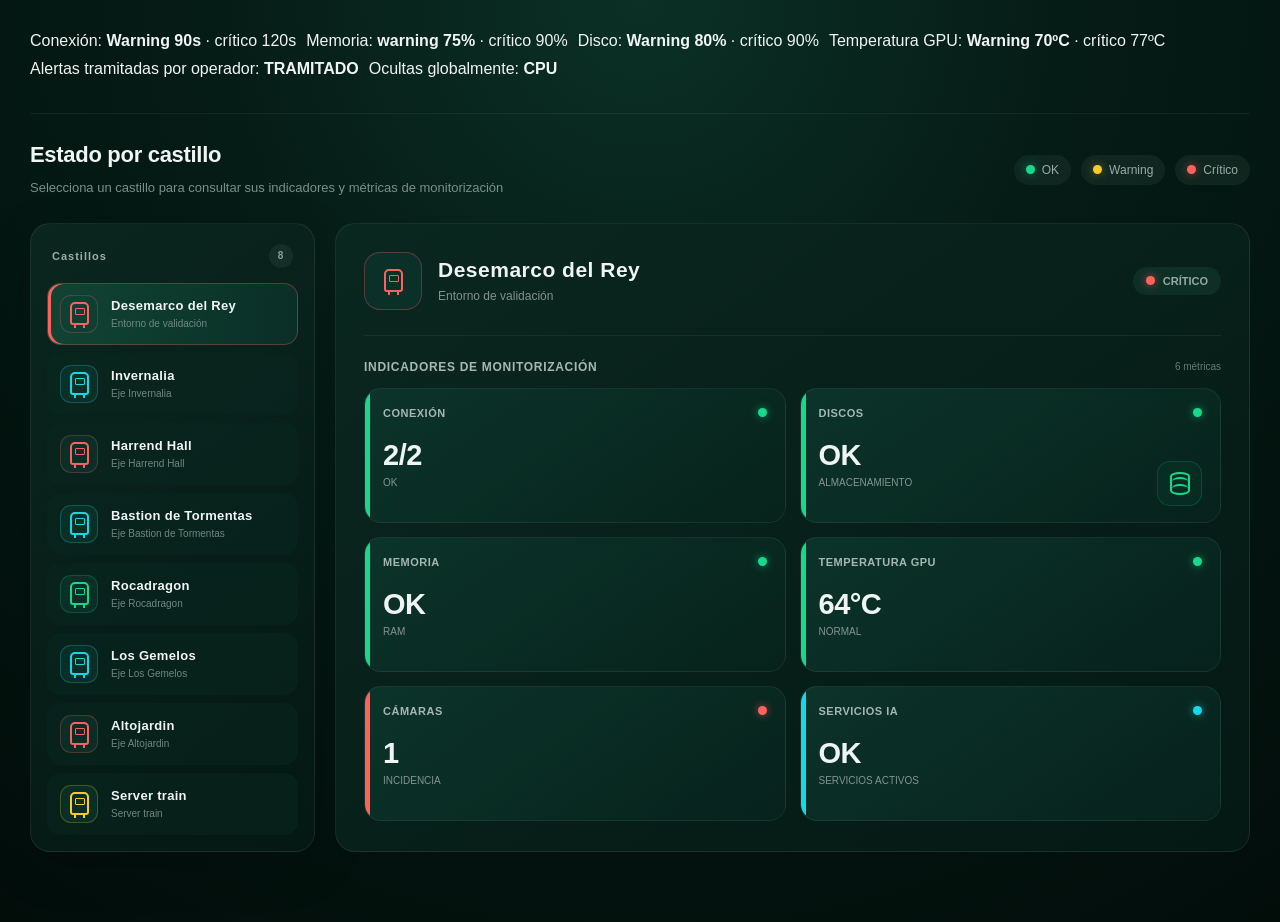
==== index.html @ 61251720 "Add files via upload" ====
<!DOCTYPE html>
<html lang="es">

<head>
    <meta charset="UTF-8">
    <meta
        name="viewport"
        content="width=device-width, initial-scale=1.0"
    >

    <title>Centro de Monitorización</title>

    <link rel="stylesheet" href="styles.css">
</head>


<body>

    <main class="dashboard">

            <!--CONFIGURADOR-->

        <section class="config-bar">
            
            <div class="config-box">
                Conexión:
                <strong>Warning 90s</strong>
                · crítico 120s
            </div>

            <div class="config-box">
                Memoria:
                <strong>warning 75%</strong>
                · crítico 90%
            </div>

            <div class="config-box">
                Disco:
                <strong>Warning 80%</strong>
                · crítico 90%
            </div>

            <div class="config-box">
                Temperatura GPU:
                <strong>Warning 70ºC</strong>
                · crítico 77ºC
            </div>

            <div class="config-box">
                Alertas tramitadas por operador:
                <strong>TRAMITADO</strong>
            </div>

            <div class="config-box">
                Ocultas globalmente:
                <strong>CPU</strong>
            </div>

        </section>

        <!---CABECERA-->
        <section class="section-header">

            <div class="section-title">

                <h1>Estado por castillo</h1>

                <p>
                    Selecciona un castillo para consultar sus
                    indicadores y métricas de monitorización
                </p>

            </div>

            <!--LEYENDA-->

            <div class="legend">

                <div class="legend-item">
                    <span class="dot dot-ok"></span>
                    OK
                </div>

                <div class="legend-item">
                    <span class="dot dot-warning"></span>
                    Warning
                </div>

                <div class="legend-item">
                    <span class="dot dot-critical"></span>
                    Crítico
                </div>
            </div>

        </section>

        <!--CONTENEDOR PRINCIPAL
            IZQUIERDA: MENU ESTACIONES
            CENTRO: DETALLE CADA ESTACION
        -->
        <section class="monitor-layout">

            <!--LISTADO ESTACIONES-->

            <aside class="stations-panel">

                <div class="panel-title">
                    <span>Castillos</span>
                    <span
                        id="stationCount"
                        class="station-count"
                    ></span>
                </div>

                <div
                    id="stationList"
                    class="stations-list"
                ></div>

            </aside>

            <!--DETALLES ESTACIÓN-->

            <section
                id="stationDetail"
                class="station-detail"
            ></section>

        </section>
    

    </main>

    <script src="main.js"></script>

</body>

</html>
---- styles.css ----
/* =============================================================
   VARIABLES
============================================================= */

:root {

    --bg: #020d0a;
    --bg-secondary: #051b15;

    --panel: #071d17;
    --panel-secondary: #0b2820;
    --panel-light: #0d3027;

    --text: #f0f5f3;
    --muted: #82938e;

    --green: #16d98c;
    --green-dark: #087e58;

    --red: #ff615d;
    --yellow: #ffc928;
    --cyan: #16d9e8;

    --border:
        rgba(255, 255, 255, .08);
}



* {
    box-sizing: border-box;
}

html,
body {

    margin: 0;
    padding: 0;

    min-height: 100%;

    font-family:
        Arial,
        Helvetica,
        sans-serif;

    color: var(--text);

    background:
        radial-gradient(
            circle at 50% 0%,
            #0b3026 0%,
            #051b15 40%,
            #020d0a 100%
        );
}

body {
    min-height: 100vh;
}

/*DASHBOARD*/
.dashboard {

    width:
        min(
            1220px,
            calc(100% - 50px)
        );

    margin: 0 auto;

    padding:
        32px
        0
        70px;
}

/*CONFIGURACION*/

.config-bar {

    display: flex;

    flex-wrap: wrap;

    gap: 10px;

    padding-bottom: 35px;

    border-bottom:
        1px solid
        rgba(255, 255, 255, .06);
}


.config-pill {

    display: inline-flex;

    align-items: center;

    gap: 6px;

    padding:
        9px
        13px;

    border-radius: 20px;

    color: #92a9a2;

    font-size: 12px;

    font-weight: 600;

    background:
        rgba(20, 55, 46, .72);

    border:
        1px solid
        rgba(255, 255, 255, .06);
}


.config-pill strong {
    color: #c6d2ce;
}

/*CABECERA*/

.section-header {

    display: flex;

    justify-content: space-between;

    align-items: center;

    margin:
        28px
        0
        25px;
}

.section-title h1 {

    margin:
        0
        0
        10px;

    font-size: 22px;

    font-weight: 700;

    letter-spacing: -.3px;
}

.section-title p {

    margin: 0;

    color: #78908a;

    font-size: 13px;

    line-height: 1.5;
}

/*LEYENDA*/

.legend {

    display: flex;

    gap: 10px;

    flex-shrink: 0;
}

.legend-item {

    display: flex;

    align-items: center;

    gap: 7px;

    padding:
        8px
        12px;

    border-radius: 18px;

    background:
        rgba(20, 45, 38, .7);

    color: #9aaba6;

    font-size: 12px;
}

.dot {

    width: 9px;
    height: 9px;

    border-radius: 50%;

    display: inline-block;
}

.dot-ok {

    background: var(--green);

    box-shadow:
        0 0 10px
        rgba(22, 217, 140, .5);
}

.dot-warning {

    background: var(--yellow);

    box-shadow:
        0 0 10px
        rgba(255, 201, 40, .4);
}

.dot-critical {

    background: var(--red);

    box-shadow:
        0 0 10px
        rgba(255, 97, 93, .5);
}

/*PRINCIPAL*/

.monitor-layout {

    display: grid;

    /*
       Columna izquierda:
       listado de estaciones.

       Columna derecha:
       información de la estación seleccionada.
    */

    grid-template-columns:
        285px
        minmax(0, 1fr);

    gap: 20px;

    align-items: stretch;
}

/*PANEL IZQUIERDO*/

.stations-panel {

    min-height: 570px;

    padding: 16px;

    border-radius: 20px;

    background:
        linear-gradient(
            145deg,
            rgba(10, 39, 31, .98),
            rgba(5, 24, 19, .98)
        );

    border:
        1px solid
        rgba(255, 255, 255, .07);

    box-shadow:
        0 15px 50px
        rgba(0, 0, 0, .15);
}

/*TITULO PANEL*/

.panel-title {

    display: flex;

    justify-content: space-between;

    align-items: center;

    padding:
        4px
        5px
        15px;

    color: #9dafaa;

    font-size: 11px;

    font-weight: 700;

    letter-spacing: 1px;
}


.station-count {

    display: flex;

    align-items: center;

    justify-content: center;

    min-width: 24px;
    height: 24px;

    padding: 0 7px;

    border-radius: 12px;

    color: #8ea29b;

    background:
        rgba(255, 255, 255, .05);

    font-size: 10px;
}

/*LISTADO*/

.stations-list {

    display: flex;

    flex-direction: column;

    gap: 8px;
}

/*ITEM ESTACION*/

.station-item {

    position: relative;

    width: 100%;

    min-height: 62px;

    display: flex;

    align-items: center;

    gap: 13px;

    padding:
        10px
        12px;

    border-radius: 14px;

    border:
        1px solid
        transparent;

    background:
        rgba(9, 39, 31, .55);

    color: var(--text);

    cursor: pointer;

    text-align: left;

    transition:
        background .2s ease,
        border-color .2s ease,
        transform .2s ease;
}

.station-item:hover {

    background:
        rgba(18, 62, 50, .7);

    border-color:
        rgba(255, 255, 255, .07);

    transform:
        translateX(2px);
}

/*ESTACION SELECCIONADA*/

.station-item.selected {

    background:
        linear-gradient(
            90deg,
            rgba(19, 76, 59, .8),
            rgba(12, 51, 41, .8)
        );

    border-color:
        rgba(22, 217, 140, .28);

    box-shadow:
        inset 3px 0 0 var(--green);
}

.station-item.critical.selected {

    border-color:
        rgba(255, 97, 93, .3);

    box-shadow:
        inset 3px 0 0 var(--red);
}


.station-item.warning.selected {

    border-color:
        rgba(255, 201, 40, .3);

    box-shadow:
        inset 3px 0 0 var(--yellow);
}


.station-item.info.selected {

    border-color:
        rgba(22, 217, 232, .25);

    box-shadow:
        inset 3px 0 0 var(--cyan);
}

/*ICONO ESTACIÓN*/

.station-status-icon {

    width: 38px;
    height: 38px;

    flex-shrink: 0;

    display: flex;

    align-items: center;

    justify-content: center;

    border-radius: 11px;

    background:
        rgba(15, 63, 53, .45);

    color: var(--green);

    border:
        1px solid
        rgba(22, 217, 140, .2);
}

.station-item.critical
.station-status-icon {

    color: var(--red);

    border-color:
        rgba(255, 97, 93, .25);
}


.station-item.warning
.station-status-icon {

    color: var(--yellow);

    border-color:
        rgba(255, 201, 40, .25);
}


.station-item.info
.station-status-icon {

    color: var(--cyan);

    border-color:
        rgba(22, 217, 232, .25);
}

/*TEXTO ESTACION*/

.station-item-info {

    min-width: 0;

    flex: 1;
}

.station-item-name {

    margin-bottom: 5px;

    font-size: 13px;

    font-weight: 700;

    letter-spacing: .3px;

    white-space: nowrap;

    overflow: hidden;

    text-overflow: ellipsis;
}

.station-item-description {

    color: #708780;

    font-size: 10px;

    white-space: nowrap;

    overflow: hidden;

    text-overflow: ellipsis;
}

/*PUNTO DE ESTADO*/

.station-status-dot {

    width: 8px;
    height: 8px;

    flex-shrink: 0;

    border-radius: 50%;

    background: var(--green);

    box-shadow:
        0 0 8px
        rgba(22, 217, 140, .6);
}

.station-item.critical
.station-status-dot {

    background: var(--red);

    box-shadow:
        0 0 8px
        rgba(255, 97, 93, .6);
}


.station-item.warning
.station-status-dot {

    background: var(--yellow);

    box-shadow:
        0 0 8px
        rgba(255, 201, 40, .6);
}


.station-item.info
.station-status-dot {

    background: var(--cyan);

    box-shadow:
        0 0 8px
        rgba(22, 217, 232, .6);
}

/*ICONO TREN*/

.train-icon {

    width: 19px;
    height: 23px;

    position: relative;

    border:
        2px solid
        currentColor;

    border-radius:
        5px
        5px
        3px
        3px;
}


.train-icon::before {

    content: "";

    position: absolute;

    width: 8px;
    height: 5px;

    top: 4px;
    left: 3.5px;

    border:
        1.5px solid
        currentColor;

    border-radius: 1px;
}


.train-icon::after {

    content: "";

    position: absolute;

    left: 2px;
    right: 2px;

    bottom: -5px;

    height: 4px;

    border-left:
        2px solid
        currentColor;

    border-right:
        2px solid
        currentColor;
}

/*PANEL DETALLE*/

.station-detail {

    min-height: 570px;

    padding: 28px;

    border-radius: 20px;

    background:
        linear-gradient(
            145deg,
            rgba(10, 40, 32, .98),
            rgba(5, 25, 20, .98)
        );

    border:
        1px solid
        rgba(255, 255, 255, .07);

    overflow: hidden;
}

/*CABECERA DETALLE*/

.detail-header {

    display: flex;

    align-items: center;

    justify-content: space-between;

    gap: 20px;

    padding-bottom: 25px;

    border-bottom:
        1px solid
        rgba(255, 255, 255, .06);
}

.detail-heading {

    display: flex;

    align-items: center;

    gap: 16px;
}
.detail-station-icon {

    width: 58px;
    height: 58px;

    display: flex;

    align-items: center;

    justify-content: center;

    border-radius: 16px;

    color: var(--green);

    background:
        rgba(15, 63, 53, .45);

    border:
        1px solid
        rgba(22, 217, 140, .25);
}

.detail-station-icon.critical {

    color: var(--red);

    border-color:
        rgba(255, 97, 93, .3);
}


.detail-station-icon.warning {

    color: var(--yellow);

    border-color:
        rgba(255, 201, 40, .3);
}


.detail-station-icon.info {

    color: var(--cyan);

    border-color:
        rgba(22, 217, 232, .3);
}


.detail-title h2 {

    margin:
        0
        0
        7px;

    font-size: 21px;

    letter-spacing: .5px;
}


.detail-title p {

    margin: 0;

    color: #80938d;

    font-size: 12px;
}

/*ESTADO GNRAL*/

.detail-status {

    display: flex;

    align-items: center;

    gap: 8px;

    padding:
        8px
        13px;

    border-radius: 18px;

    background:
        rgba(20, 60, 48, .55);

    color: #94aaa3;

    font-size: 11px;

    font-weight: 700;
}

.detail-status-dot {

    width: 9px;
    height: 9px;

    border-radius: 50%;

    background: var(--green);

    box-shadow:
        0 0 9px
        rgba(22, 217, 140, .6);
}

.detail-status.critical
.detail-status-dot {

    background: var(--red);

    box-shadow:
        0 0 9px
        rgba(255, 97, 93, .6);
}


.detail-status.warning
.detail-status-dot {

    background: var(--yellow);

    box-shadow:
        0 0 9px
        rgba(255, 201, 40, .6);
}


.detail-status.info
.detail-status-dot {

    background: var(--cyan);

    box-shadow:
        0 0 9px
        rgba(22, 217, 232, .6);
}

/*AREA METRICAS*/

.metrics-header {

    display: flex;

    justify-content: space-between;

    align-items: center;

    margin:
        24px
        0
        14px;
}

.metrics-header h3 {

    margin: 0;

    color: #a7b8b3;

    font-size: 12px;

    letter-spacing: .7px;
}

.metrics-header span {

    color: #647b74;

    font-size: 10px;
}

/*GRID METRICAS*/

.metrics-grid {

    display: grid;

    grid-template-columns:
        repeat(2, minmax(0, 1fr));

    gap: 14px;
}

/*METRICA*/

.metric {

    position: relative;

    min-height: 135px;

    padding: 18px;

    border-radius: 17px;

    background:
        linear-gradient(
            145deg,
            rgba(13, 54, 44, .9),
            rgba(7, 35, 28, .9)
        );

    border:
        1px solid
        rgba(255, 255, 255, .06);

    overflow: hidden;
}

.metric::before {

    content: "";

    position: absolute;

    left: 0;
    top: 0;
    bottom: 0;

    width: 5px;

    background: var(--green);
}

.metric.critical::before {
    background: var(--red);
}


.metric.warning::before {
    background: var(--yellow);
}


.metric.info::before {
    background: var(--cyan);
}

/*CABECERA METRICA*/

.metric-header {

    display: flex;

    justify-content: space-between;

    align-items: center;

    margin-bottom: 20px;
}

.metric-title {

    color: #a6b7b2;

    font-size: 11px;

    font-weight: 700;

    letter-spacing: .5px;
}

.metric-status {

    width: 9px;
    height: 9px;

    border-radius: 50%;

    background: var(--green);

    box-shadow:
        0 0 9px
        rgba(22, 217, 140, .6);
}


.metric.critical
.metric-status {

    background: var(--red);

    box-shadow:
        0 0 9px
        rgba(255, 97, 93, .6);
}


.metric.warning
.metric-status {

    background: var(--yellow);

    box-shadow:
        0 0 9px
        rgba(255, 201, 40, .6);
}


.metric.info
.metric-status {

    background: var(--cyan);

    box-shadow:
        0 0 9px
        rgba(22, 217, 232, .6);
}

/* VALORES METRICA*/

.metric-value {

    font-size: 29px;

    font-weight: 800;

    letter-spacing: -.5px;
}


.metric-label {

    margin-top: 5px;

    color: #83958f;

    font-size: 10px;

    text-transform: uppercase;
}

/*ICONO METRICA*/

.metric-icon {

    position: absolute;

    right: 18px;
    bottom: 16px;

    width: 45px;
    height: 45px;

    display: flex;

    align-items: center;

    justify-content: center;

    border-radius: 13px;

    color: var(--green);

    border:
        1px solid
        rgba(22, 217, 140, .18);

    background:
        rgba(10, 60, 48, .35);
}


.metric.critical
.metric-icon {

    color: var(--red);

    border-color:
        rgba(255, 97, 93, .18);
}


.metric.info
.metric-icon {

    color: var(--cyan);

    border-color:
        rgba(22, 217, 232, .18);
}

/*ICONO BASE DE DATOS*/

.database-icon {

    width: 20px;
    height: 23px;

    position: relative;

    border:
        2px solid
        currentColor;

    border-radius:
        50% / 18%;
}


.database-icon::before,
.database-icon::after {

    content: "";

    position: absolute;

    left: 0;

    width: 16px;
    height: 7px;

    border-top:
        2px solid
        currentColor;

    border-radius: 50%;
}


.database-icon::before {
    top: 3px;
}


.database-icon::after {
    top: 10px;
}


/*PANEL VACIO*/

.empty-detail {

    height: 100%;

    min-height: 500px;

    display: flex;

    flex-direction: column;

    align-items: center;

    justify-content: center;

    text-align: center;

    color: #637a73;
}


.empty-detail-icon {

    width: 70px;
    height: 70px;

    margin-bottom: 20px;

    display: flex;

    align-items: center;

    justify-content: center;

    border-radius: 20px;

    border:
        1px solid
        rgba(255, 255, 255, .06);

    background:
        rgba(255, 255, 255, .025);
}


.empty-detail h2 {

    margin:
        0
        0
        8px;

    color: #9aaca7;

    font-size: 17px;
}


.empty-detail p {

    margin: 0;

    max-width: 350px;

    color: #637a73;

    font-size: 12px;

    line-height: 1.5;
}

/*RESPONSIVE*/

@media (max-width: 950px) {

    .monitor-layout {

        grid-template-columns:
            230px
            minmax(0, 1fr);
    }

    .station-detail {

        padding: 22px;
    }
}


@media (max-width: 750px) {

    .dashboard {

        width:
            calc(100% - 28px);

        padding-top: 20px;
    }


    .section-header {

        align-items: flex-start;

        flex-direction: column;

        gap: 18px;
    }


    .legend {

        flex-wrap: wrap;
    }

    .monitor-layout {

        grid-template-columns: 1fr;

    }


    .stations-panel {

        min-height: auto;
    }


    .stations-list {

        display: grid;

        grid-template-columns:
            repeat(2, 1fr);
    }


    .station-detail {

        min-height: 500px;
    }
}


@media (max-width: 500px) {

    .stations-list {

        grid-template-columns: 1fr;
    }


    .metrics-grid {

        grid-template-columns: 1fr;
    }


    .detail-header {

        align-items: flex-start;

        flex-direction: column;
    }


    .detail-status {

        align-self: flex-start;
    }
}
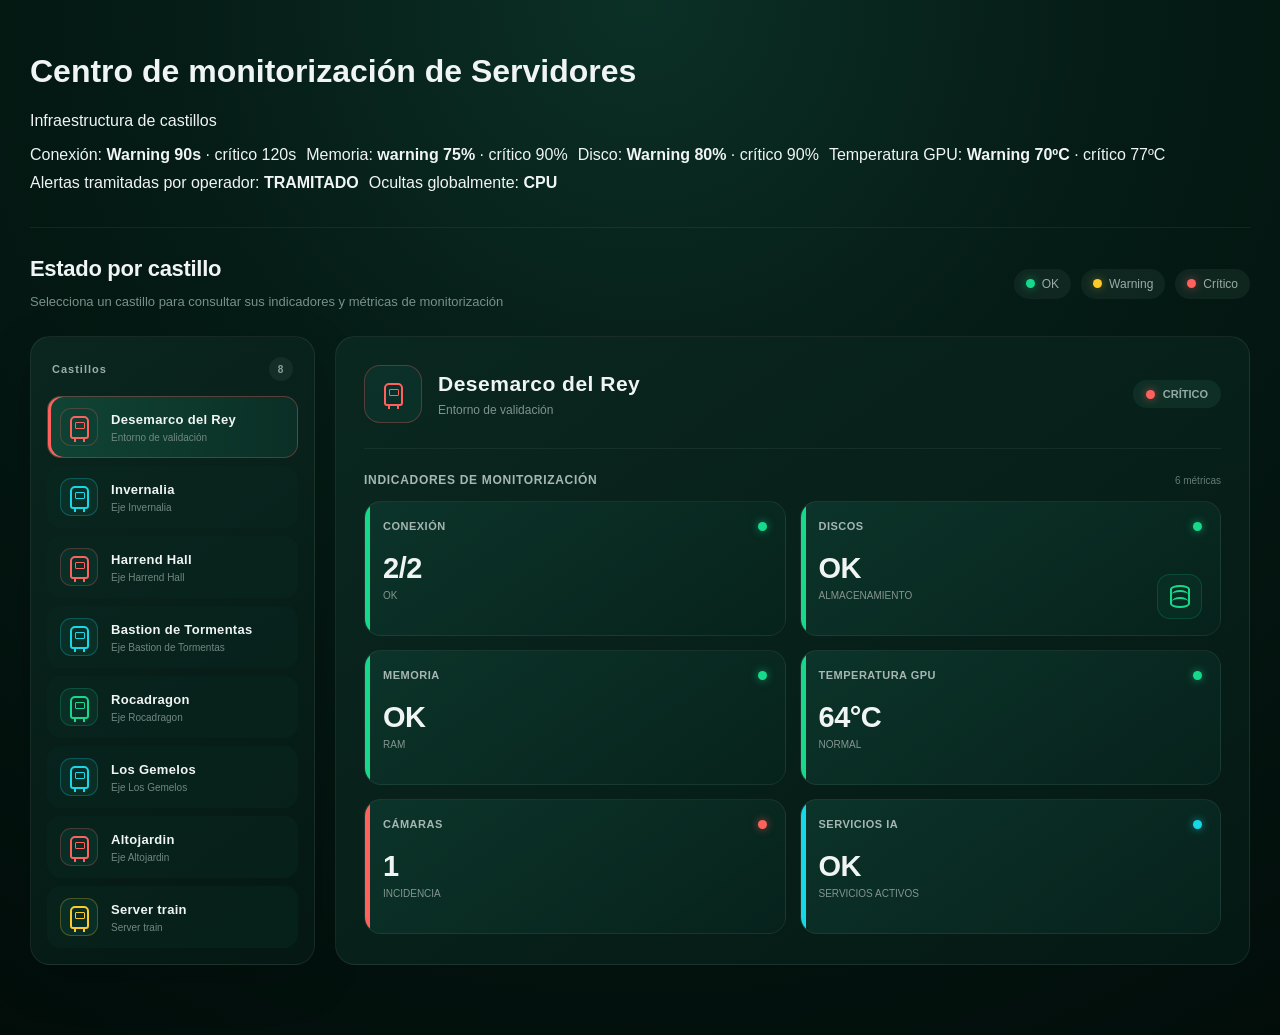
==== commit 3da296f0: "Update index.html" ====
--- a/index.html
+++ b/index.html
@@ -17,6 +17,12 @@
 <body>
 
     <main class="dashboard">
+        
+        
+        <div class="page-header">
+            <h1>Centro de monitorización de Servidores</h1>
+            <p>Infraestructura de castillos</p>
+        </div>
 
             <!--CONFIGURADOR-->
 
@@ -135,4 +141,4 @@
 
 </body>
 
-</html>+</html>
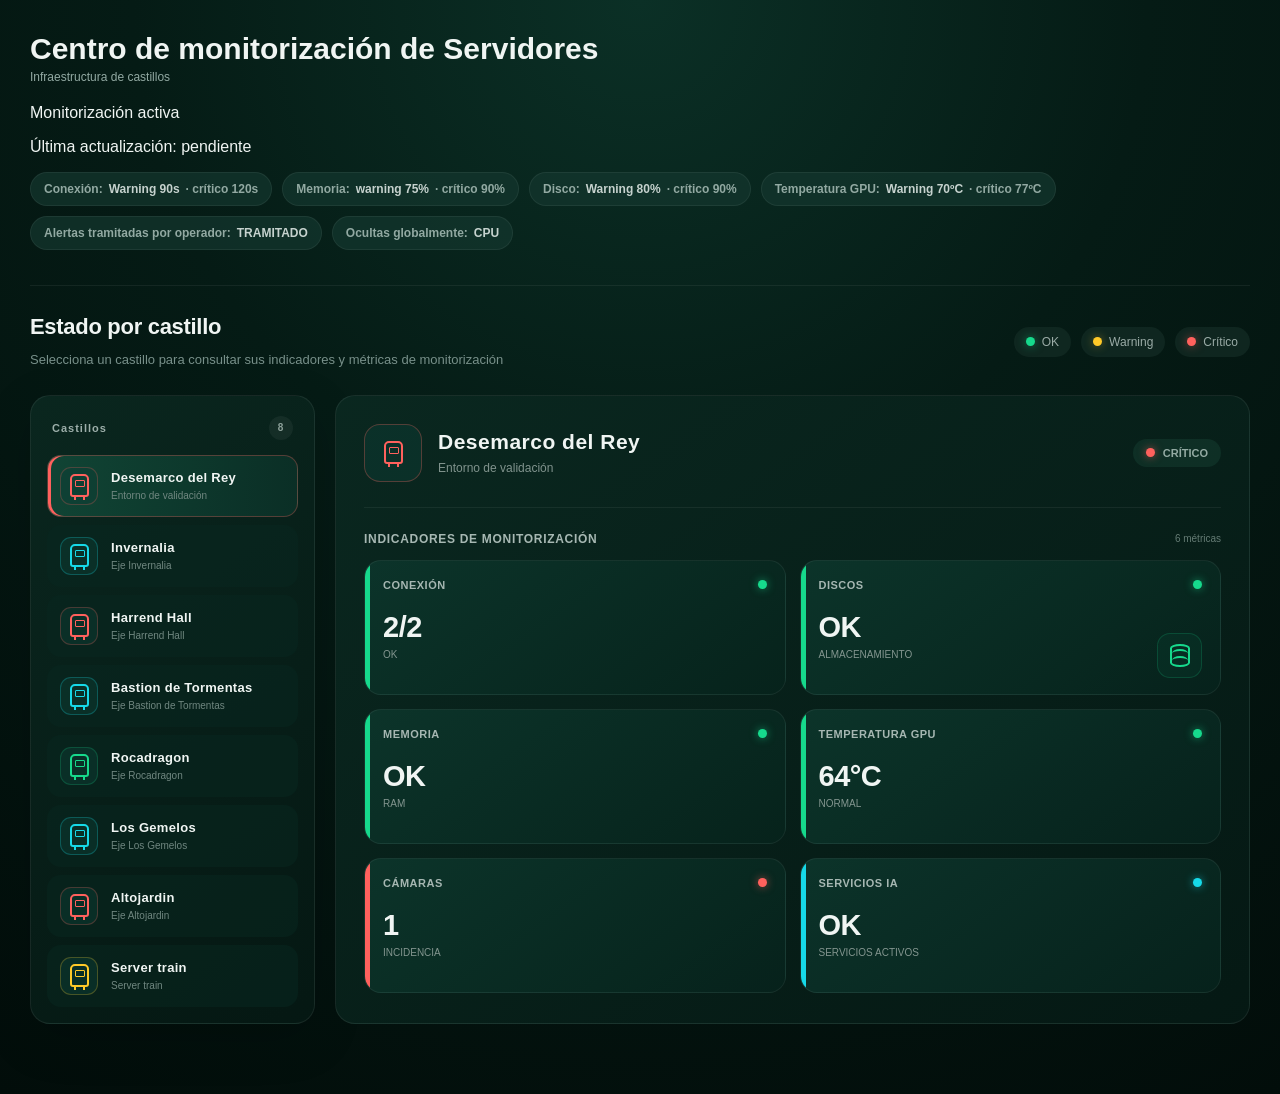
==== commit 4aa6dabd: "Update index.html" ====
--- a/index.html
+++ b/index.html
@@ -22,6 +22,14 @@
         <div class="page-header">
             <h1>Centro de monitorización de Servidores</h1>
             <p>Infraestructura de castillos</p>
+        </div>
+
+        <div class="monitor-status">
+            <div class="config-pill">
+                <span class="status-dot"></span>
+                    Monitorización activa
+            </div>
+                <p>Última actualización: pendiente</p>
         </div>
 
             <!--CONFIGURADOR-->
--- a/styles.css
+++ b/styles.css
@@ -78,6 +78,21 @@
 
 /*CONFIGURACION*/
 
+.page-header {
+    margin-bottom: 20px;
+}
+
+.page-header h1 {
+    font-size: 30px;
+    margin: 0 0 4px 0;
+}
+
+.page-header p {
+    margin: 0;
+    color: #92a9a2;
+    font-size: 12px;
+}
+
 .config-bar {
 
     display: flex;
@@ -94,7 +109,7 @@
 }
 
 
-.config-pill {
+.config-box {
 
     display: inline-flex;
 
@@ -123,7 +138,7 @@
 }
 
 
-.config-pill strong {
+.config-box strong {
     color: #c6d2ce;
 }
 
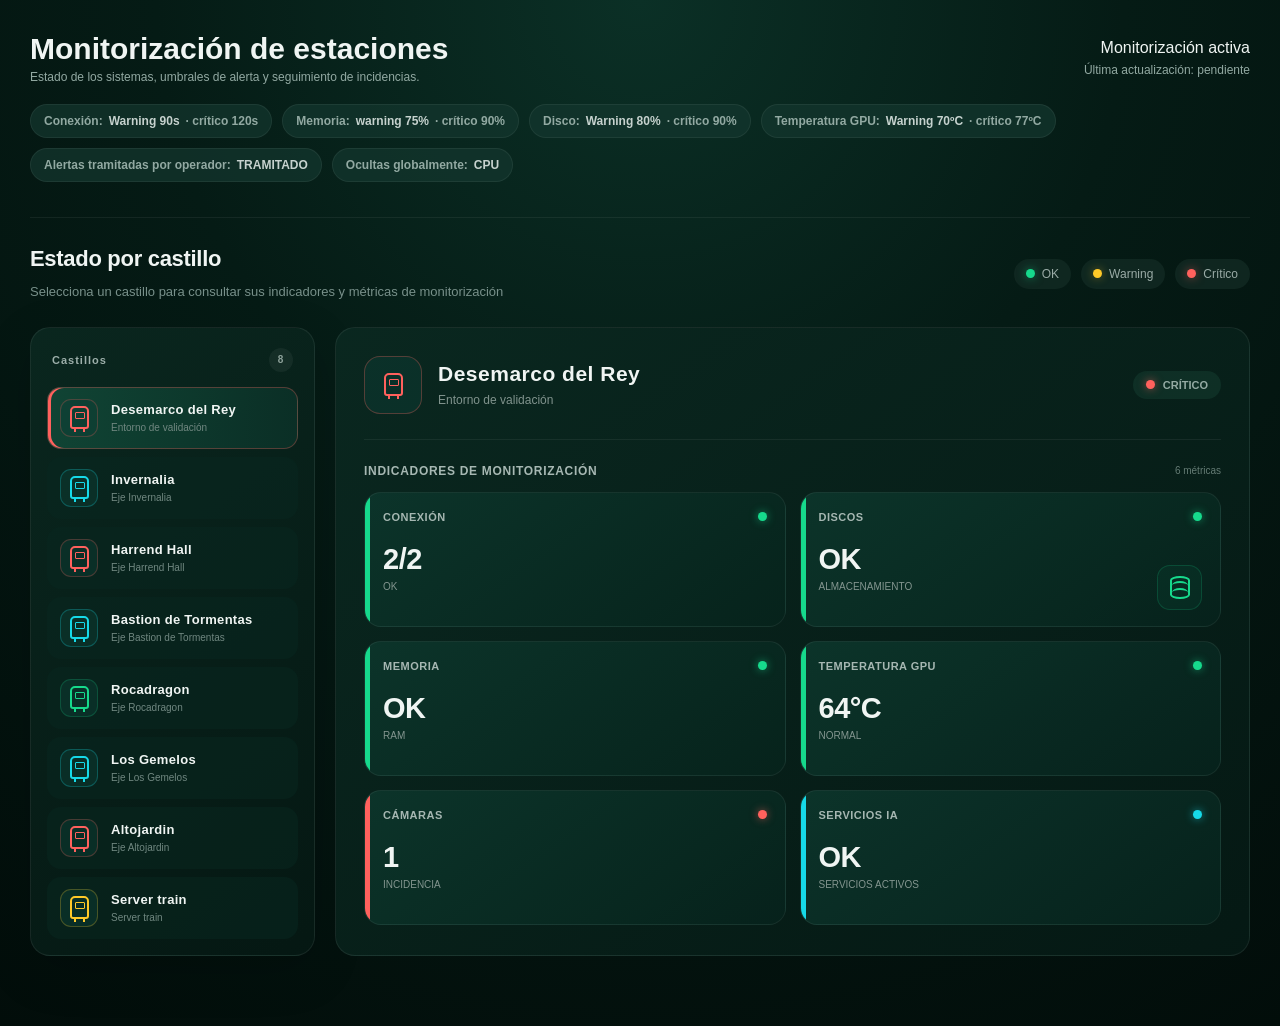
==== commit 1fa70270: "Update index.html" ====
--- a/index.html
+++ b/index.html
@@ -20,18 +20,21 @@
         
         
         <div class="page-header">
-            <h1>Centro de monitorización de Servidores</h1>
-            <p>Infraestructura de castillos</p>
+            <div class="page-title">
+                <h1>Monitorización de estaciones</h1>
+                <p>Estado de los sistemas, umbrales de alerta y seguimiento de incidencias.</p>
+            </div>
+
+            <div class="monitor-status">
+                <div class="config-pill">
+                    <div class="status-box">
+                        <span class="status-dot"></span>
+                        <span>Monitorización activa</span>
+                    </div>
+                </div>
+                <p>Última actualización: pendiente</p>
+            </div>
         </div>
-
-        <div class="monitor-status">
-            <div class="config-pill">
-                <span class="status-dot"></span>
-                    Monitorización activa
-            </div>
-                <p>Última actualización: pendiente</p>
-        </div>
-
             <!--CONFIGURADOR-->
 
         <section class="config-bar">
--- a/styles.css
+++ b/styles.css
@@ -76,22 +76,53 @@
         70px;
 }
 
-/*CONFIGURACION*/
+/* CABECERA Y ESTADO DE MONITORIZACIÓN */
 
 .page-header {
+    display: flex;
+    justify-content: space-between;
+    align-items: center;
+    gap: 24px;
     margin-bottom: 20px;
 }
 
-.page-header h1 {
+.page-title {
+    flex: 1;
+}
+
+.page-title h1 {
     font-size: 30px;
     margin: 0 0 4px 0;
 }
 
-.page-header p {
+.page-title p {
     margin: 0;
     color: #92a9a2;
     font-size: 12px;
 }
+
+.monitor-status {
+    display: flex;
+    flex-direction: column;
+    align-items: flex-end;
+    gap: 6px;
+}
+
+.monitor-status p {
+    margin: 0;
+    color: #92a9a2;
+    font-size: 12px;
+}
+
+.status-dot {
+    width: 8px;
+    height: 8px;
+    border-radius: 50%;
+    background: #22c55e;
+    box-shadow: 0 0 8px rgba(34, 197, 94, 0.8);
+    flex-shrink: 0;
+}
+/*CONFIGURACION*/
 
 .config-bar {
 
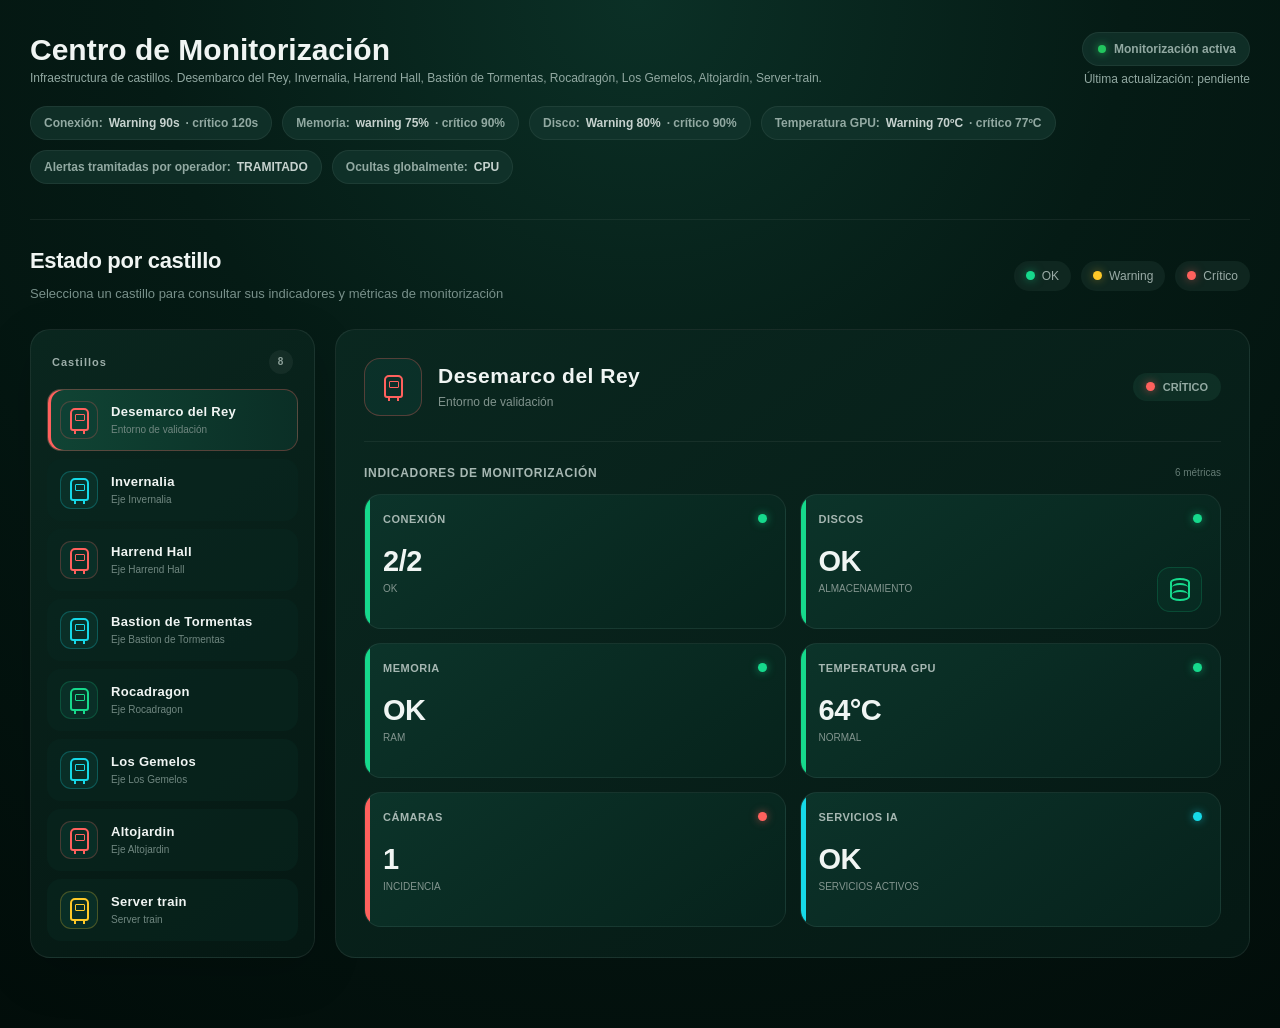
==== commit 74112a08: "Update index.html" ====
--- a/index.html
+++ b/index.html
@@ -21,8 +21,8 @@
         
         <div class="page-header">
             <div class="page-title">
-                <h1>Monitorización de estaciones</h1>
-                <p>Estado de los sistemas, umbrales de alerta y seguimiento de incidencias.</p>
+                <h1>Centro de Monitorización</h1>
+                <p>Infraestructura de castillos. Desembarco del Rey, Invernalia, Harrend Hall, Bastión de Tormentas, Rocadragón, Los Gemelos, Altojardín, Server-train.</p>
             </div>
 
             <div class="monitor-status">
--- a/styles.css
+++ b/styles.css
@@ -76,10 +76,14 @@
         70px;
 }
 
+
+
 /* CABECERA Y ESTADO DE MONITORIZACIÓN */
 
+
 .page-header {
     display: flex;
+    flex-direction: row;
     justify-content: space-between;
     align-items: center;
     gap: 24px;
@@ -87,7 +91,11 @@
 }
 
 .page-title {
+    display: flex;
+    flex-direction: column;
+    align-items: flex-start;
     flex: 1;
+    min-width: 0;
 }
 
 .page-title h1 {
@@ -106,22 +114,51 @@
     flex-direction: column;
     align-items: flex-end;
     gap: 6px;
+    flex-shrink: 0;
+    
+}
+
+.status-box{
+    padding:
+        9px
+        13px;
+
+    border-radius: 20px;
+
+    color: #92a9a2;
+
+    font-size: 12px;
+
+    font-weight: 600;
+
+    background:
+        rgba(20, 55, 46, .72);
+
+    border:
+        1px solid
+        rgba(255, 255, 255, .06);
 }
 
 .monitor-status p {
     margin: 0;
     color: #92a9a2;
     font-size: 12px;
+    text-align: right;
+    
 }
 
 .status-dot {
+    display: inline-block;
     width: 8px;
     height: 8px;
+    min-width: 8px;
     border-radius: 50%;
-    background: #22c55e;
+    background-color: #22c55e;
     box-shadow: 0 0 8px rgba(34, 197, 94, 0.8);
     flex-shrink: 0;
-}
+    margin: 0 5px 0 2px
+}
+
 /*CONFIGURACION*/
 
 .config-bar {
@@ -1360,3 +1397,4 @@
         align-self: flex-start;
     }
 }
+
